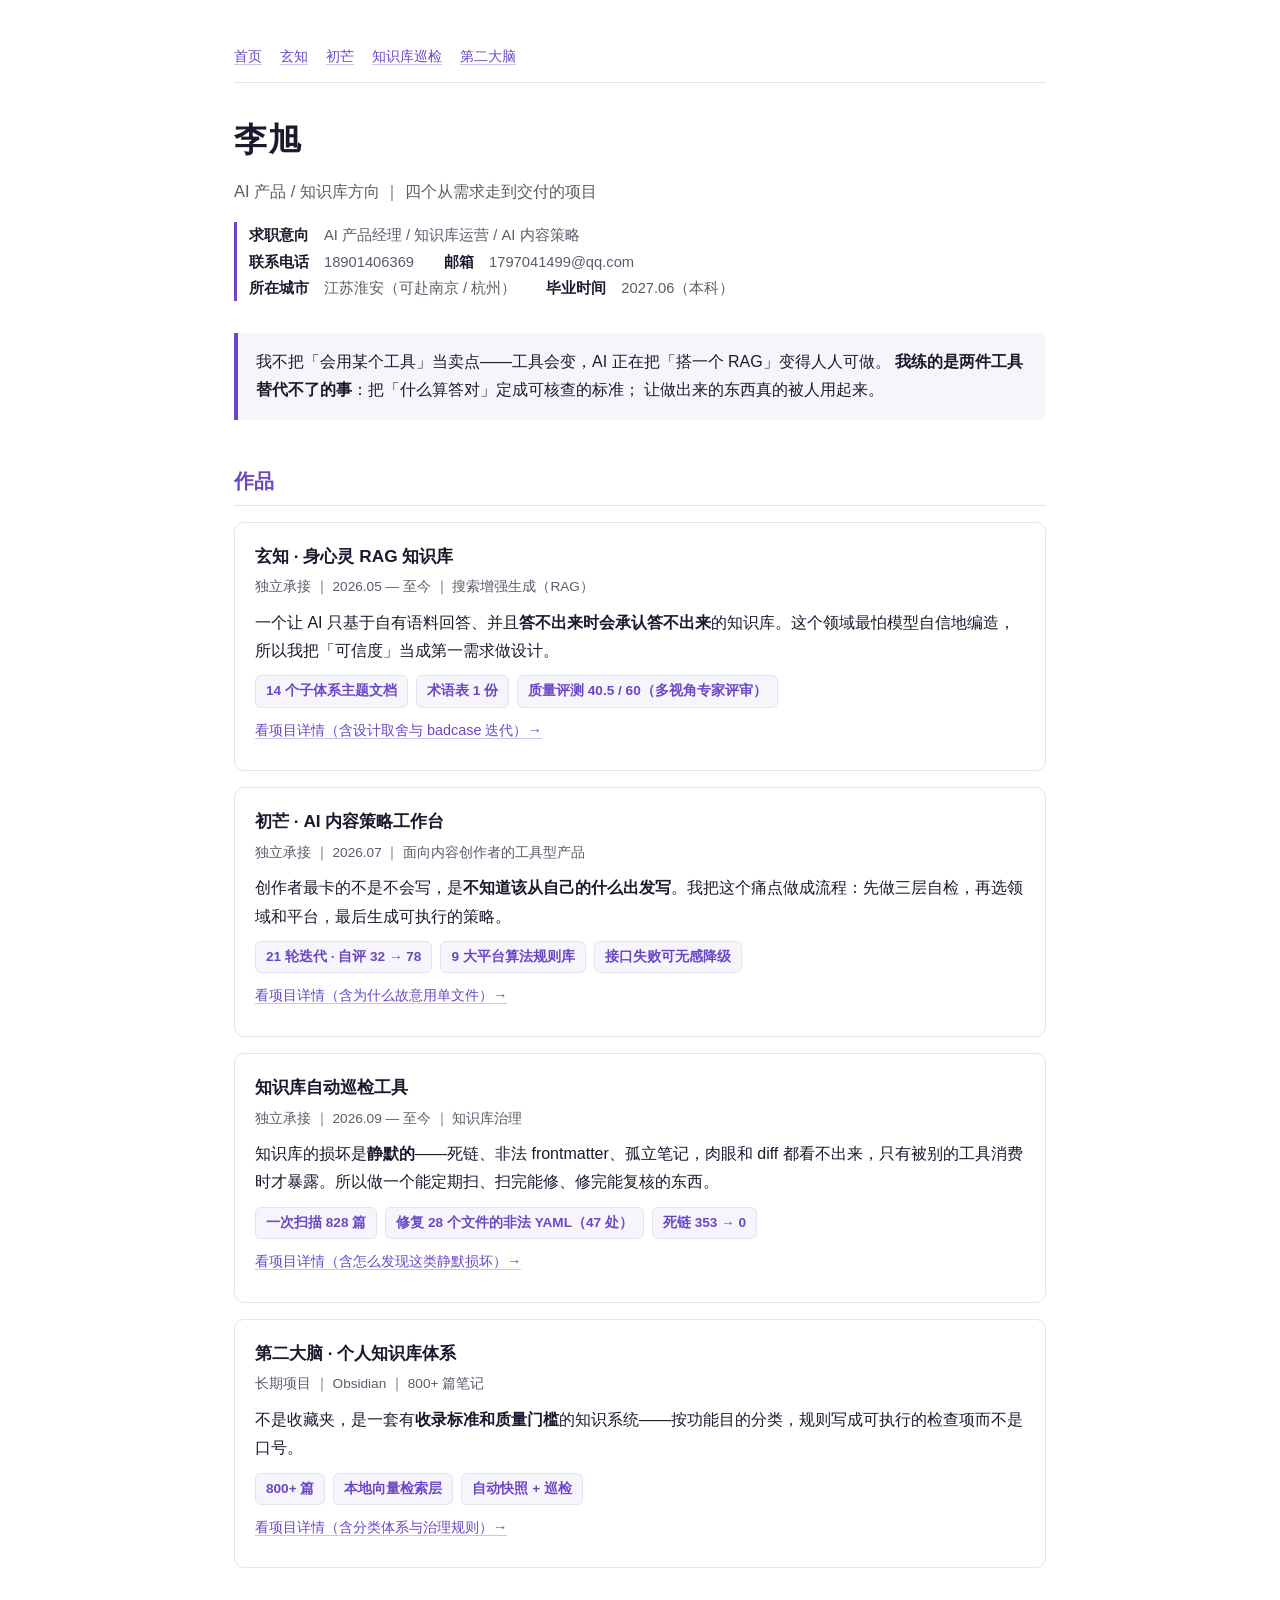
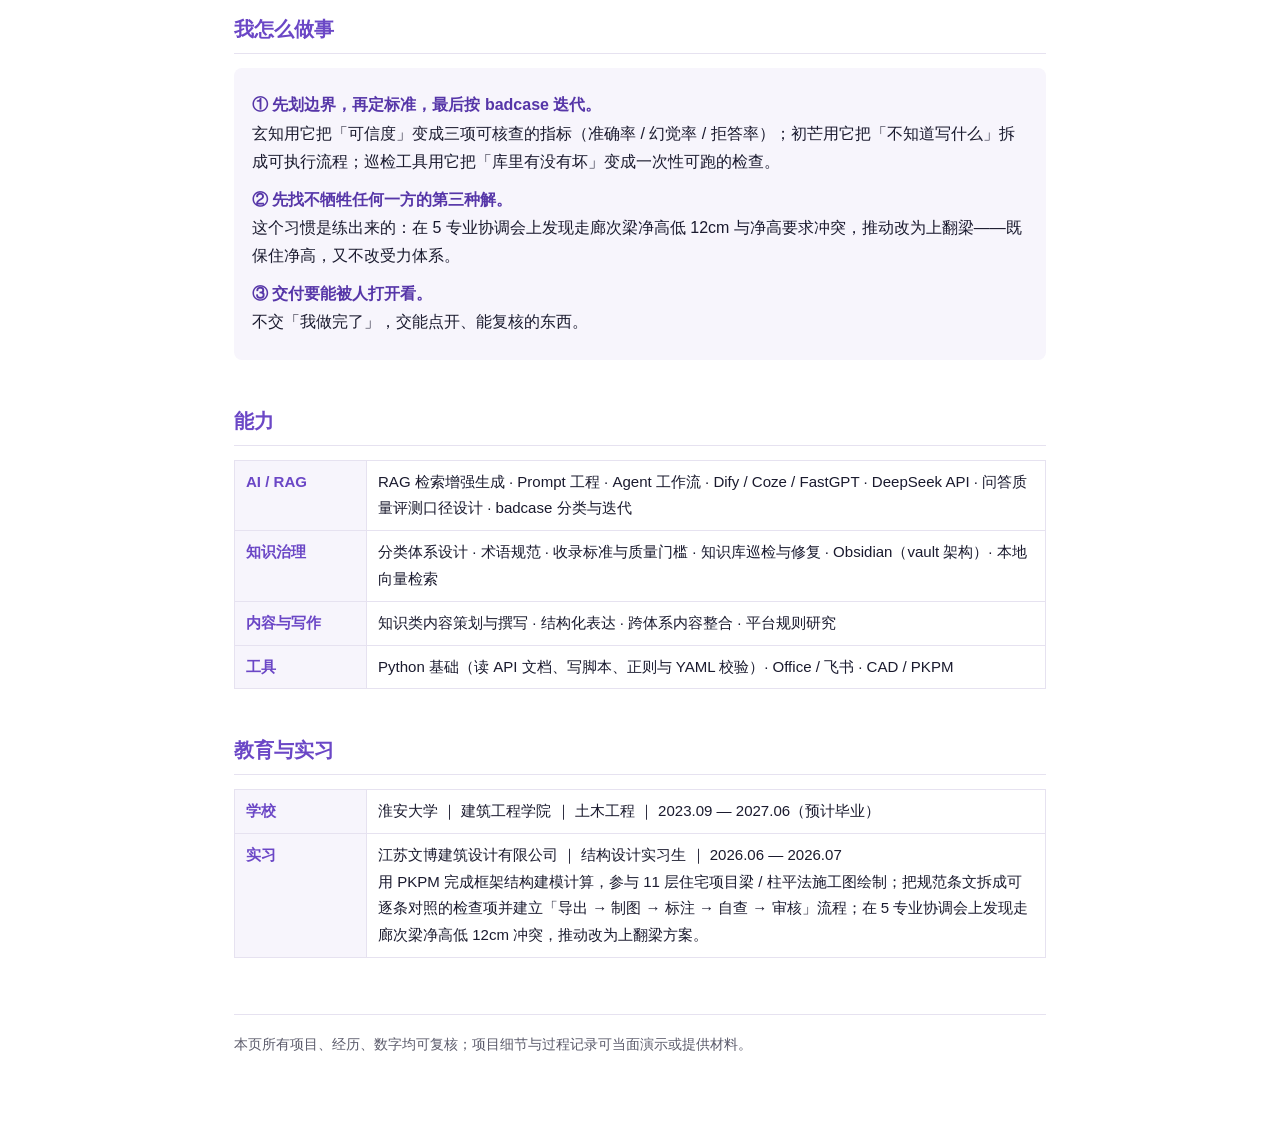
==== index.html @ f250e8e5 "作品集站点：首页 + 4 个项目详情页（数字口径与简历一致）" ====
<!DOCTYPE html>
<html lang="zh-CN">
<head>
<meta charset="UTF-8">
<meta name="viewport" content="width=device-width, initial-scale=1">
<title>李旭 — AI 产品 / 知识库方向 · 作品集</title>
<link rel="stylesheet" href="style.css">
</head>
<body>
<div class="wrap">

<nav class="top">
  <a href="index.html">首页</a>
  <a href="xuanzhi.html">玄知</a>
  <a href="chumang.html">初芒</a>
  <a href="pkb.html">知识库巡检</a>
  <a href="brain.html">第二大脑</a>
</nav>

<header>
  <h1>李旭</h1>
  <p class="tagline">AI 产品 / 知识库方向 ｜ 四个从需求走到交付的项目</p>
  <div class="contact">
    <b>求职意向</b>　AI 产品经理 / 知识库运营 / AI 内容策略<br>
    <b>联系电话</b>　18901406369　　<b>邮箱</b>　1797041499@qq.com<br>
    <b>所在城市</b>　江苏淮安（可赴南京 / 杭州）　　<b>毕业时间</b>　2027.06（本科）
  </div>
</header>

<p class="lead">
我不把「会用某个工具」当卖点——工具会变，AI 正在把「搭一个 RAG」变得人人可做。
<b>我练的是两件工具替代不了的事</b>：把「什么算答对」定成可核查的标准；
让做出来的东西真的被人用起来。
</p>

<h2>作品</h2>

<div class="card">
  <h3>玄知 · 身心灵 RAG 知识库</h3>
  <div class="meta">独立承接 ｜ 2026.05 — 至今 ｜ 搜索增强生成（RAG）</div>
  <p>一个让 AI 只基于自有语料回答、并且<b>答不出来时会承认答不出来</b>的知识库。这个领域最怕模型自信地编造，所以我把「可信度」当成第一需求做设计。</p>
  <div class="kpis">
    <span class="kpi">14 个子体系主题文档</span>
    <span class="kpi">术语表 1 份</span>
    <span class="kpi">质量评测 40.5 / 60（多视角专家评审）</span>
  </div>
  <p class="more"><a href="xuanzhi.html">看项目详情（含设计取舍与 badcase 迭代）→</a></p>
</div>

<div class="card">
  <h3>初芒 · AI 内容策略工作台</h3>
  <div class="meta">独立承接 ｜ 2026.07 ｜ 面向内容创作者的工具型产品</div>
  <p>创作者最卡的不是不会写，是<b>不知道该从自己的什么出发写</b>。我把这个痛点做成流程：先做三层自检，再选领域和平台，最后生成可执行的策略。</p>
  <div class="kpis">
    <span class="kpi">21 轮迭代 · 自评 32 → 78</span>
    <span class="kpi">9 大平台算法规则库</span>
    <span class="kpi">接口失败可无感降级</span>
  </div>
  <p class="more"><a href="chumang.html">看项目详情（含为什么故意用单文件）→</a></p>
</div>

<div class="card">
  <h3>知识库自动巡检工具</h3>
  <div class="meta">独立承接 ｜ 2026.09 — 至今 ｜ 知识库治理</div>
  <p>知识库的损坏是<b>静默的</b>——死链、非法 frontmatter、孤立笔记，肉眼和 diff 都看不出来，只有被别的工具消费时才暴露。所以做一个能定期扫、扫完能修、修完能复核的东西。</p>
  <div class="kpis">
    <span class="kpi">一次扫描 828 篇</span>
    <span class="kpi">修复 28 个文件的非法 YAML（47 处）</span>
    <span class="kpi">死链 353 → 0</span>
  </div>
  <p class="more"><a href="pkb.html">看项目详情（含怎么发现这类静默损坏）→</a></p>
</div>

<div class="card">
  <h3>第二大脑 · 个人知识库体系</h3>
  <div class="meta">长期项目 ｜ Obsidian ｜ 800+ 篇笔记</div>
  <p>不是收藏夹，是一套有<b>收录标准和质量门槛</b>的知识系统——按功能目的分类，规则写成可执行的检查项而不是口号。</p>
  <div class="kpis">
    <span class="kpi">800+ 篇</span>
    <span class="kpi">本地向量检索层</span>
    <span class="kpi">自动快照 + 巡检</span>
  </div>
  <p class="more"><a href="brain.html">看项目详情（含分类体系与治理规则）→</a></p>
</div>

<h2>我怎么做事</h2>
<div class="block">
  <p><b>① 先划边界，再定标准，最后按 badcase 迭代。</b><br>
  玄知用它把「可信度」变成三项可核查的指标（准确率 / 幻觉率 / 拒答率）；初芒用它把「不知道写什么」拆成可执行流程；巡检工具用它把「库里有没有坏」变成一次性可跑的检查。</p>
  <p><b>② 先找不牺牲任何一方的第三种解。</b><br>
  这个习惯是练出来的：在 5 专业协调会上发现走廊次梁净高低 12cm 与净高要求冲突，推动改为上翻梁——既保住净高，又不改受力体系。</p>
  <p><b>③ 交付要能被人打开看。</b><br>
  不交「我做完了」，交能点开、能复核的东西。</p>
</div>

<h2>能力</h2>
<table>
  <tr><th>AI / RAG</th><td>RAG 检索增强生成 · Prompt 工程 · Agent 工作流 · Dify / Coze / FastGPT · DeepSeek API · 问答质量评测口径设计 · badcase 分类与迭代</td></tr>
  <tr><th>知识治理</th><td>分类体系设计 · 术语规范 · 收录标准与质量门槛 · 知识库巡检与修复 · Obsidian（vault 架构）· 本地向量检索</td></tr>
  <tr><th>内容与写作</th><td>知识类内容策划与撰写 · 结构化表达 · 跨体系内容整合 · 平台规则研究</td></tr>
  <tr><th>工具</th><td>Python 基础（读 API 文档、写脚本、正则与 YAML 校验）· Office / 飞书 · CAD / PKPM</td></tr>
</table>

<h2>教育与实习</h2>
<table>
  <tr><th>学校</th><td>淮安大学 ｜ 建筑工程学院 ｜ 土木工程 ｜ 2023.09 — 2027.06（预计毕业）</td></tr>
  <tr><th>实习</th><td>江苏文博建筑设计有限公司 ｜ 结构设计实习生 ｜ 2026.06 — 2026.07<br>
  用 PKPM 完成框架结构建模计算，参与 11 层住宅项目梁 / 柱平法施工图绘制；把规范条文拆成可逐条对照的检查项并建立「导出 → 制图 → 标注 → 自查 → 审核」流程；在 5 专业协调会上发现走廊次梁净高低 12cm 冲突，推动改为上翻梁方案。</td></tr>
</table>

<footer>
  本页所有项目、经历、数字均可复核；项目细节与过程记录可当面演示或提供材料。
</footer>

</div>
</body>
</html>
---- style.css ----
/* 作品集站点 · 共用样式 */
:root{--brand:#6b47c6;--brand-d:#5636a8;--ink:#1a1a2e;--sub:#5b5b6b;--line:#e6e2f0;--soft:#f7f5fc;--ok:#1f8a4c}
*{box-sizing:border-box}
body{margin:0;background:#fff;color:var(--ink);font-family:'Microsoft YaHei','PingFang SC',-apple-system,sans-serif;line-height:1.78;font-size:16px}
.wrap{max-width:860px;margin:0 auto;padding:44px 24px 90px}
a{color:var(--brand);text-decoration:none;border-bottom:1px solid #cfc2ef}
a:hover{border-bottom-color:var(--brand)}
nav.top{font-size:.9em;color:var(--sub);margin-bottom:28px;padding-bottom:12px;border-bottom:1px solid var(--line)}
nav.top a{margin-right:14px}
h1{margin:0 0 8px;font-size:2.05em;letter-spacing:.5px}
.tagline{color:var(--sub);margin:0 0 16px;font-size:1.03em}
.contact{font-size:.92em;color:var(--sub);border-left:3px solid var(--brand);padding-left:12px;margin-bottom:32px}
.contact b{color:var(--ink);font-weight:600}
h2{font-size:1.22em;color:var(--brand);margin:44px 0 14px;padding-bottom:6px;border-bottom:1px solid var(--line)}
h3{margin:0 0 4px;font-size:1.08em}
p{margin:9px 0}
.lead{background:var(--soft);border-left:4px solid var(--brand);padding:15px 18px;border-radius:0 8px 8px 0}
.card{border:1px solid var(--line);border-radius:10px;padding:18px 20px;margin:16px 0;transition:.18s}
.card:hover{border-color:var(--brand);box-shadow:0 4px 18px rgba(107,71,198,.08)}
.card .meta{font-size:.85em;color:var(--sub);margin-bottom:8px}
.card .more{font-size:.9em;margin-top:10px}
ul{margin:8px 0 0;padding-left:20px}
li{margin:5px 0}
.kpis{display:flex;flex-wrap:wrap;gap:8px;margin:10px 0 4px}
.kpi{background:var(--soft);border:1px solid var(--line);border-radius:6px;padding:3px 10px;font-size:.85em;color:var(--brand);font-weight:600;white-space:nowrap}
.stack{font-size:.87em;color:var(--sub);margin-top:10px;padding-top:8px;border-top:1px dashed var(--line)}
.stack b{color:var(--ink);font-weight:600}
table{width:100%;border-collapse:collapse;margin:12px 0;font-size:.94em}
th,td{border:1px solid var(--line);padding:8px 11px;text-align:left;vertical-align:top}
th{background:var(--soft);color:var(--brand);font-weight:600;width:132px}
.block{background:var(--soft);border-radius:8px;padding:14px 18px;margin:14px 0}
.block b{color:var(--brand-d)}
ol{margin:8px 0 0;padding-left:22px}
.qa{margin:12px 0;padding:12px 16px;border-left:3px solid var(--brand);background:var(--soft);border-radius:0 6px 6px 0}
.qa .q{font-weight:600;color:var(--brand-d)}
footer{margin-top:56px;padding-top:18px;border-top:1px solid var(--line);font-size:.85em;color:var(--sub)}
@media(max-width:520px){.wrap{padding:28px 16px 60px}h1{font-size:1.65em}th{width:auto}}
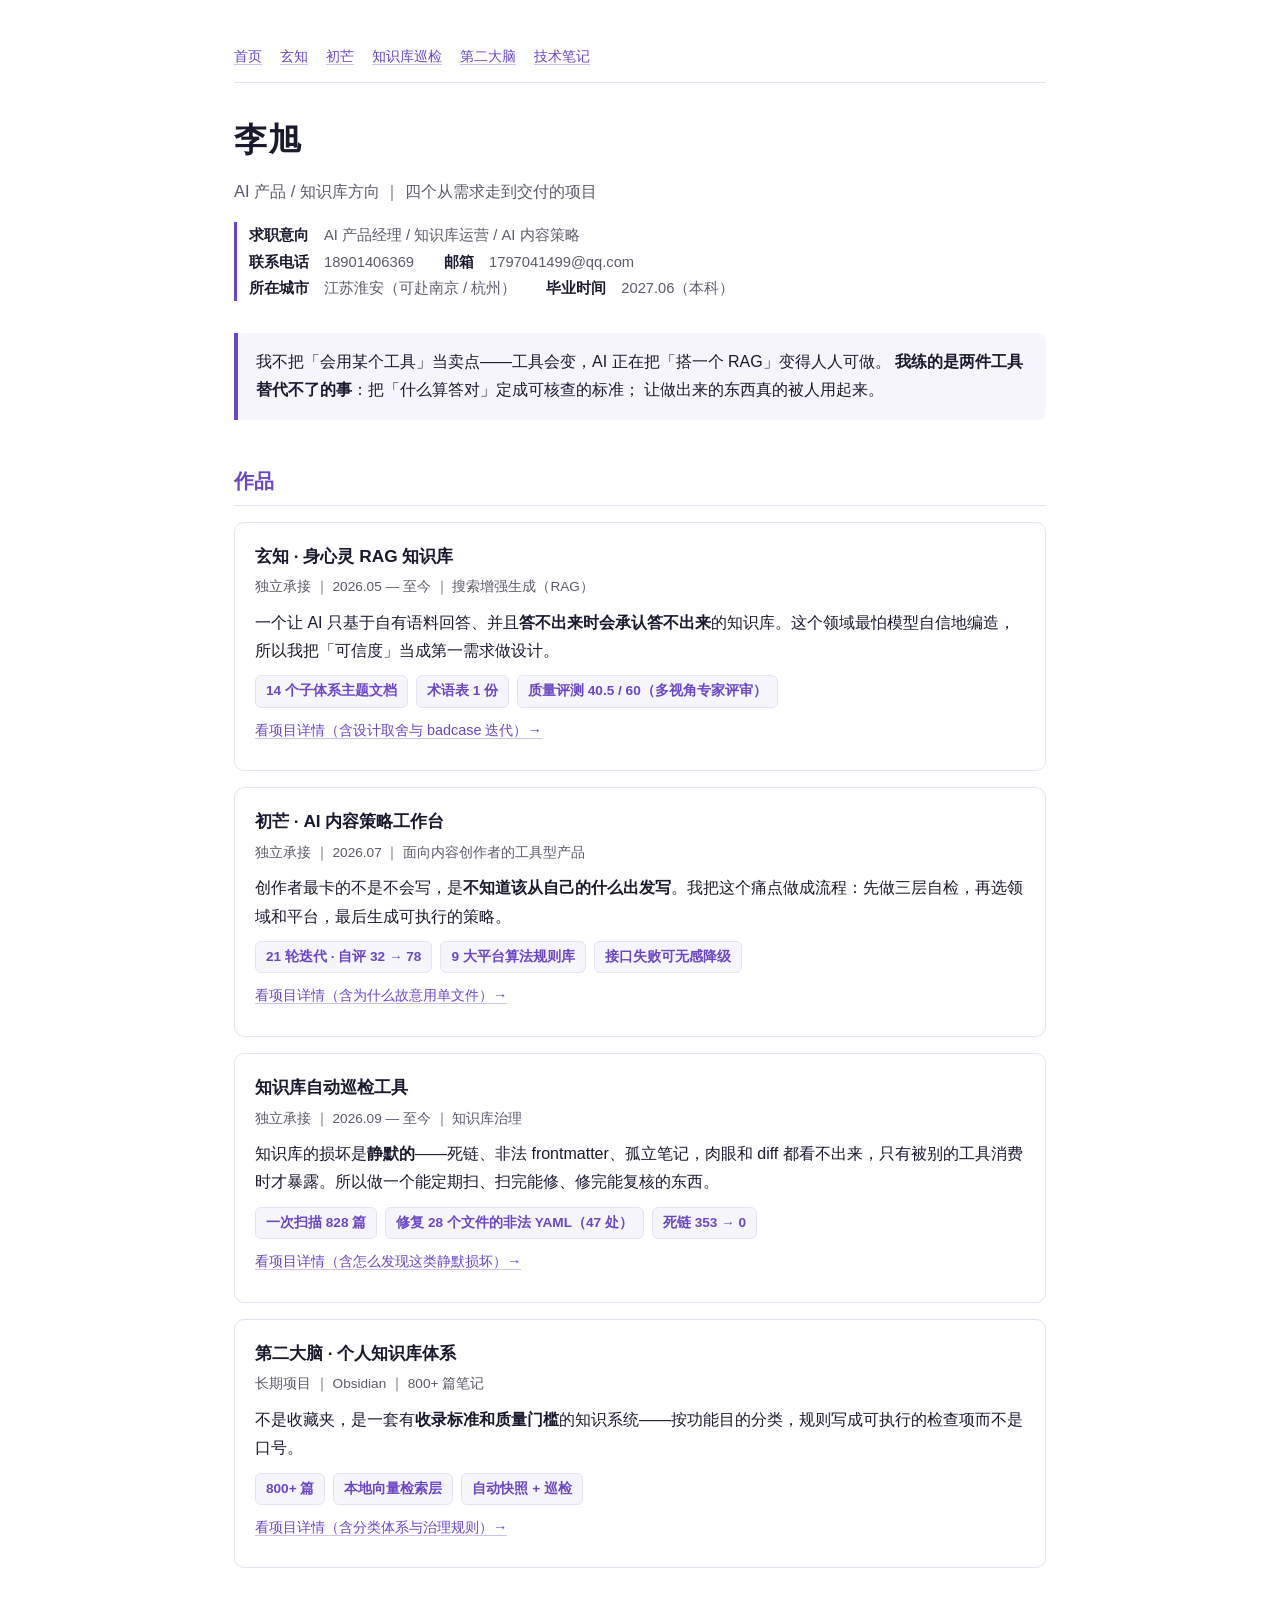
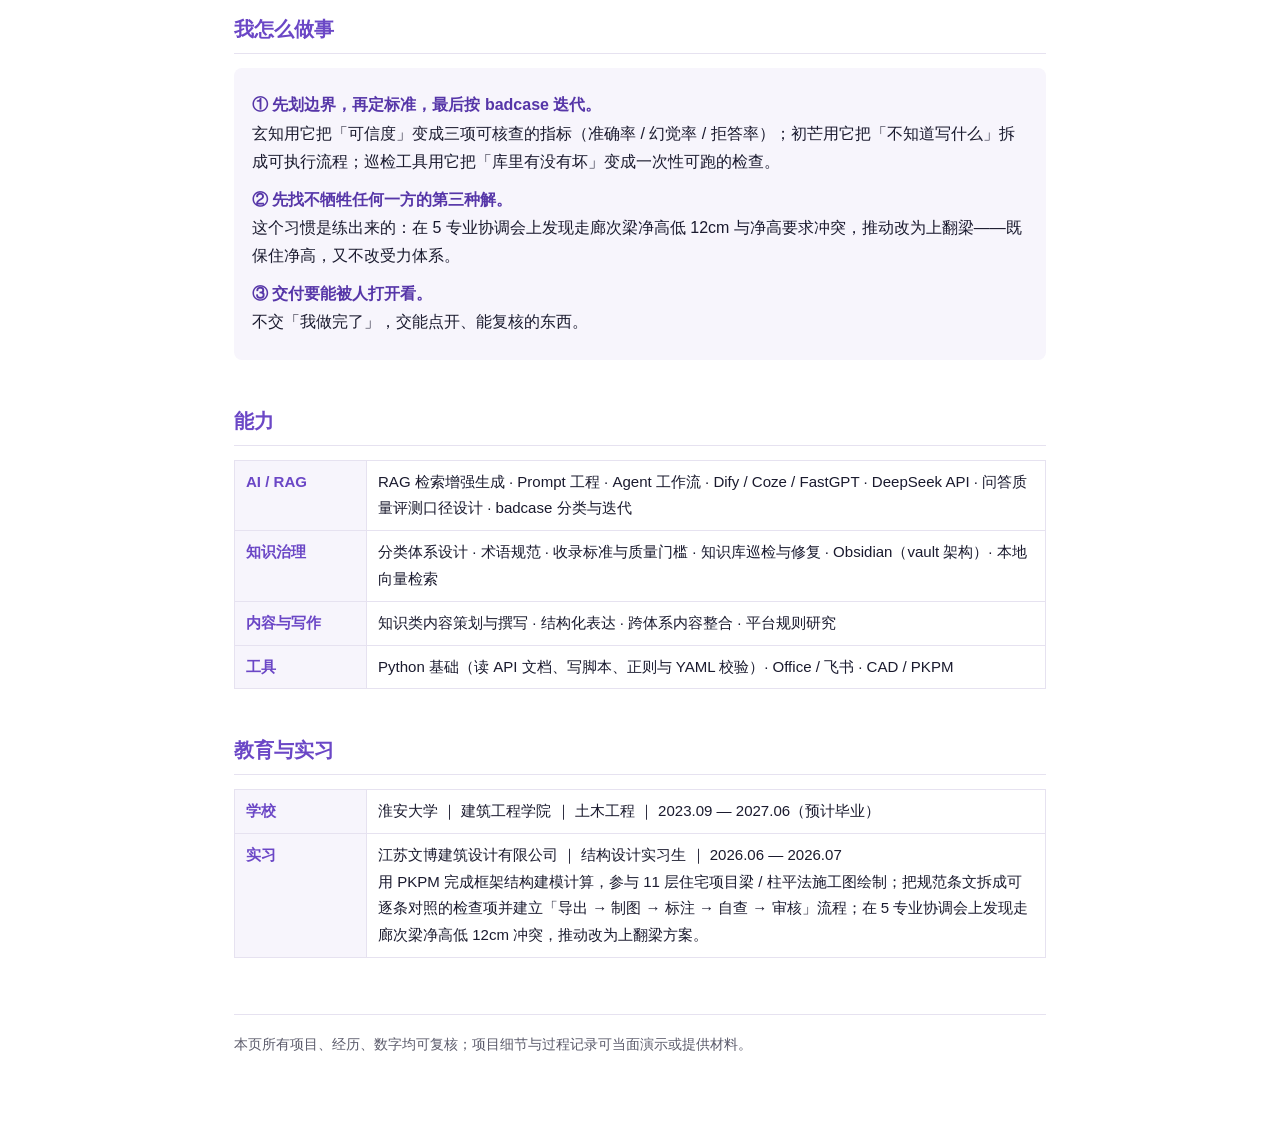
==== commit f5b08c42: "新增 3 篇技术笔记 + 笔记索引页 - posts/pdf-page-count.html 打印排版：@page 缺失导致页数超标 - posts/hook-silent-failure.html " ====
--- a/index.html
+++ b/index.html
@@ -15,6 +15,7 @@
   <a href="chumang.html">初芒</a>
   <a href="pkb.html">知识库巡检</a>
   <a href="brain.html">第二大脑</a>
+  <a href="blog.html">技术笔记</a>
 </nav>
 
 <header>
--- a/style.css
+++ b/style.css
@@ -34,4 +34,19 @@
 .qa{margin:12px 0;padding:12px 16px;border-left:3px solid var(--brand);background:var(--soft);border-radius:0 6px 6px 0}
 .qa .q{font-weight:600;color:var(--brand-d)}
 footer{margin-top:56px;padding-top:18px;border-top:1px solid var(--line);font-size:.85em;color:var(--sub)}
+
+/* ── 技术笔记（博客）────────────────────────── */
+.post h1{font-size:1.72em;line-height:1.35;margin:0 0 6px;letter-spacing:.2px}
+.post .tagline{margin-bottom:22px}
+.post h2{margin-top:38px}
+.post h3{color:var(--brand-d);margin:26px 0 6px;font-size:1.02em}
+.post p{margin:10px 0}
+.post code{font-family:Consolas,'Courier New',monospace;background:var(--soft);border:1px solid var(--line);border-radius:4px;padding:1px 5px;font-size:.88em;color:var(--brand-d)}
+.post pre{background:#faf9fe;border:1px solid var(--line);border-left:3px solid var(--brand);border-radius:0 6px 6px 0;padding:14px 16px;overflow-x:auto;margin:15px 0;line-height:1.62}
+.post pre code{background:none;border:none;padding:0;font-size:.86em;color:#2c2c40;white-space:pre}
+.post ul,.post ol{margin:10px 0 0;padding-left:22px}
+.post li{margin:6px 0}
+.post .kpis{margin:14px 0}
+.post .block{margin:18px 0}
+.post .block p{margin:10px 0}
 @media(max-width:520px){.wrap{padding:28px 16px 60px}h1{font-size:1.65em}th{width:auto}}
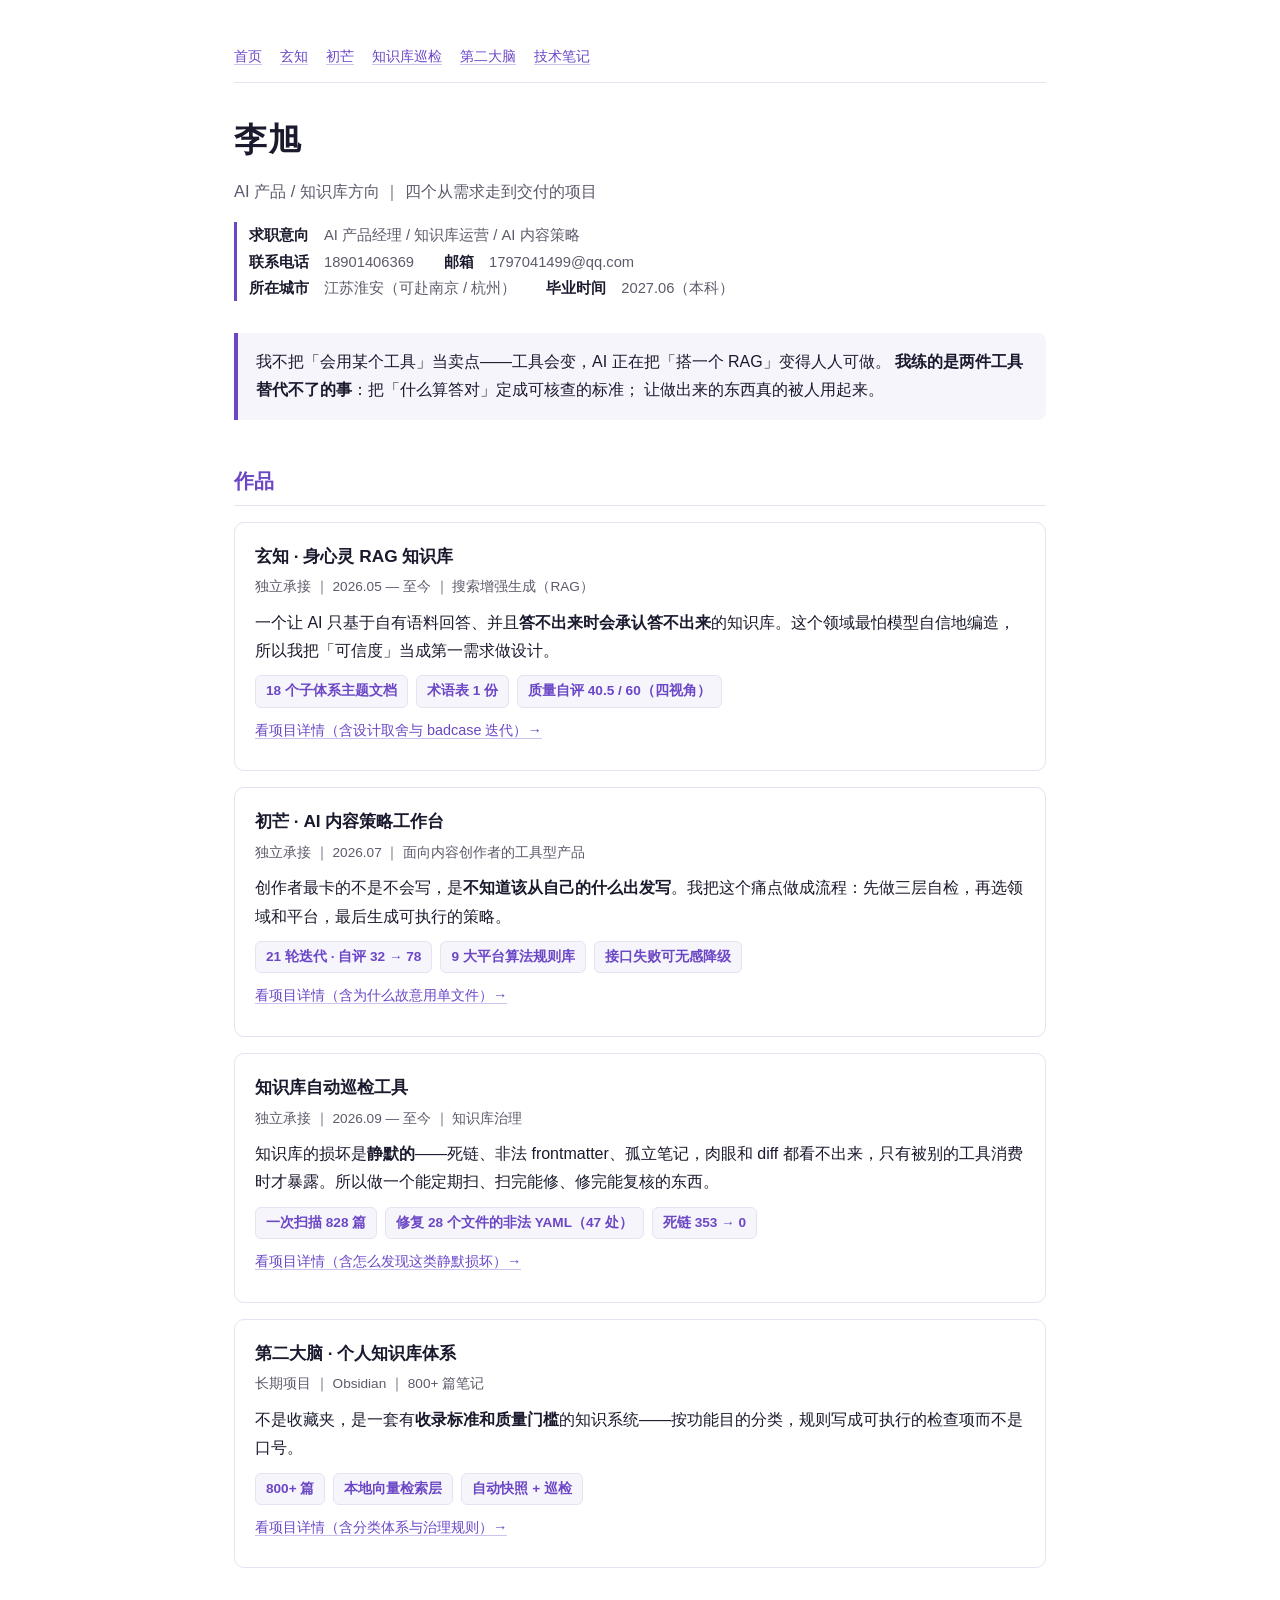
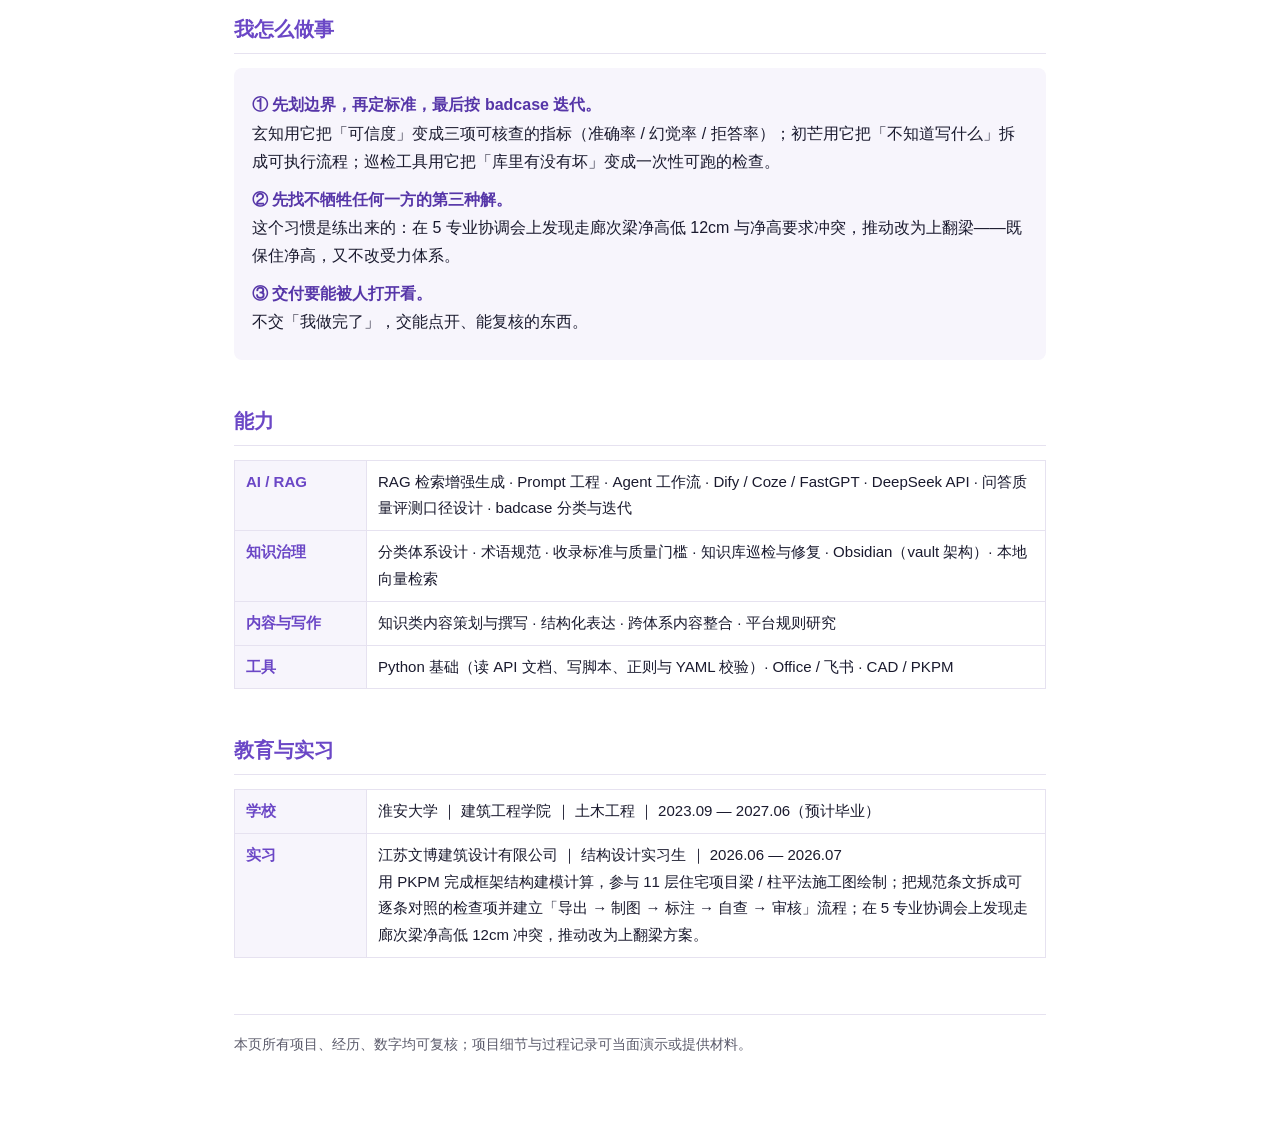
==== commit 504423f1: "修正口径：删除两套未做过的用户测试数字；补上真实评测（20 题机器评测 + 6 人真人测试）；体系数 14→18、2.8 万→3.6 万字；专家评审→四视角自评" ====
--- a/index.html
+++ b/index.html
@@ -41,9 +41,9 @@
   <div class="meta">独立承接 ｜ 2026.05 — 至今 ｜ 搜索增强生成（RAG）</div>
   <p>一个让 AI 只基于自有语料回答、并且<b>答不出来时会承认答不出来</b>的知识库。这个领域最怕模型自信地编造，所以我把「可信度」当成第一需求做设计。</p>
   <div class="kpis">
-    <span class="kpi">14 个子体系主题文档</span>
+    <span class="kpi">18 个子体系主题文档</span>
     <span class="kpi">术语表 1 份</span>
-    <span class="kpi">质量评测 40.5 / 60（多视角专家评审）</span>
+    <span class="kpi">质量自评 40.5 / 60（四视角）</span>
   </div>
   <p class="more"><a href="xuanzhi.html">看项目详情（含设计取舍与 badcase 迭代）→</a></p>
 </div>
